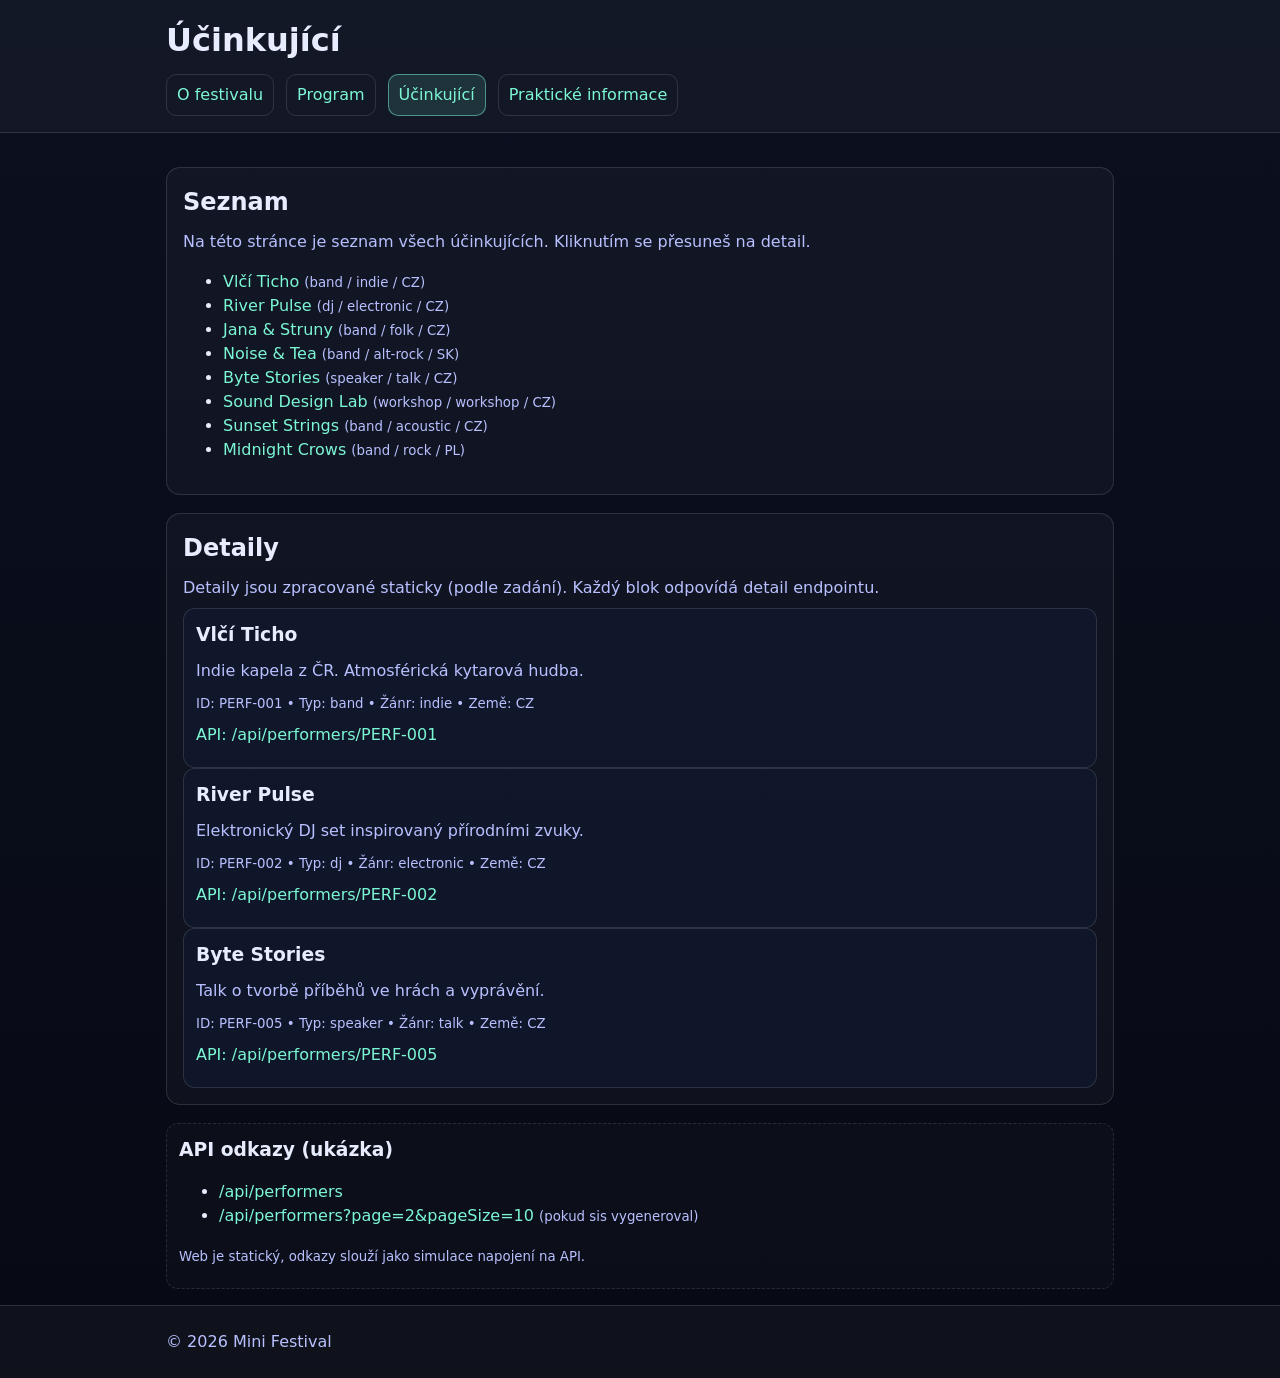
==== web/performers.html @ cdbe6550 "hotový základ webu (podmínky splněné)" ====
<!DOCTYPE html>
<html lang="cs">
<head>
  <meta charset="UTF-8">

  <!-- POVINNÉ: title -->
  <title>Účinkující | Mini Festival 2026</title>

  <!-- POVINNÉ: meta description -->
  <meta name="description" content="Seznam účinkujících Mini Festivalu 2026 – kapely, DJ, talk a workshop.">

  <!-- POVINNÉ: Open Graph minimum -->
  <meta property="og:title" content="Účinkující | Mini Festival 2026">
  <meta property="og:description" content="Seznam účinkujících Mini Festivalu 2026.">
  <meta property="og:image" content="https://picsum.photos/1200/630">
  <meta property="og:type" content="website">

  <!-- POVINNÉ: externí CSS -->
  <link rel="stylesheet" href="style.css">
</head>

<body>

<!-- POVINNÉ: header -->
<header>
  <div class="container">
    <h1>Účinkující</h1>

    <!-- POVINNÉ: nav -->
    <nav>
      <ul>
        <li><a href="index.html">O festivalu</a></li>
        <li><a href="program.html">Program</a></li>
        <li><a href="performers.html" aria-current="page">Účinkující</a></li>
        <li><a href="practical.html">Praktické informace</a></li>
      </ul>
    </nav>
  </div>
</header>

<!-- POVINNÉ: main -->
<main class="container">

  <!-- POVINNÉ: section (1) -->
  <section>
    <article>
      <h2>Seznam</h2>
      <p>Na této stránce je seznam všech účinkujících. Kliknutím se přesuneš na detail.</p>

      <!-- POVINNÉ: ul + li + a -->
      <ul>
        <li><a href="#PERF-001">Vlčí Ticho</a> <small>(band / indie / CZ)</small></li>
        <li><a href="#PERF-002">River Pulse</a> <small>(dj / electronic / CZ)</small></li>
        <li><a href="#PERF-003">Jana &amp; Struny</a> <small>(band / folk / CZ)</small></li>
        <li><a href="#PERF-004">Noise &amp; Tea</a> <small>(band / alt-rock / SK)</small></li>
        <li><a href="#PERF-005">Byte Stories</a> <small>(speaker / talk / CZ)</small></li>
        <li><a href="#PERF-006">Sound Design Lab</a> <small>(workshop / workshop / CZ)</small></li>
        <li><a href="#PERF-007">Sunset Strings</a> <small>(band / acoustic / CZ)</small></li>
        <li><a href="#PERF-008">Midnight Crows</a> <small>(band / rock / PL)</small></li>
      </ul>
    </article>
  </section>

  <!-- POVINNÉ: section (2) -->
  <section>
    <h2>Detaily</h2>
    <p>Detaily jsou zpracované staticky (podle zadání). Každý blok odpovídá detail endpointu.</p>

    <!-- POVINNÉ: article (min. 3× na stránce) -->
    <article class="card" id="PERF-001">
      <h3>Vlčí Ticho</h3>
      <p>Indie kapela z ČR. Atmosférická kytarová hudba.</p>
      <p><small>ID: PERF-001 • Typ: band • Žánr: indie • Země: CZ</small></p>
      <p><a href="../api/json/performer-PERF-001.json">API: /api/performers/PERF-001</a></p>
    </article>

    <article class="card" id="PERF-002">
      <h3>River Pulse</h3>
      <p>Elektronický DJ set inspirovaný přírodními zvuky.</p>
      <p><small>ID: PERF-002 • Typ: dj • Žánr: electronic • Země: CZ</small></p>
      <p><a href="../api/json/performer-PERF-002.json">API: /api/performers/PERF-002</a></p>
    </article>

    <article class="card" id="PERF-005">
      <h3>Byte Stories</h3>
      <p>Talk o tvorbě příběhů ve hrách a vyprávění.</p>
      <p><small>ID: PERF-005 • Typ: speaker • Žánr: talk • Země: CZ</small></p>
      <p><a href="../api/json/performer-PERF-005.json">API: /api/performers/PERF-005</a></p>
    </article>

    <!-- Můžeš přidat i další detaily stejným stylem (PERF-003, 004, 006, 007, 008) -->
  </section>

  <!-- POVINNÉ: aside -->
  <aside>
    <h3>API odkazy (ukázka)</h3>
    <ul>
      <li><a href="../api/json/performers.json">/api/performers</a></li>
      <li><a href="../api/json/performers-page-2.json">/api/performers?page=2&amp;pageSize=10</a> <small>(pokud sis vygeneroval)</small></li>
    </ul>
    <p><small>Web je statický, odkazy slouží jako simulace napojení na API.</small></p>
  </aside>

</main>

<!-- POVINNÉ: footer -->
<footer>
  <div class="container">
    <p>&copy; 2026 Mini Festival</p>
  </div>
</footer>

</body>
</html>
---- web/style.css ----
/* Baseline styling (no frameworks) */
:root{
  --bg:#0b1020;
  --panel:#111a33;
  --text:#e8ecff;
  --muted:#b8c0ff;
  --accent:#7cf7d4;
  --line:rgba(255,255,255,.12);
}

*{box-sizing:border-box}
html,body{margin:0;padding:0}
body{
  font-family:system-ui,-apple-system,Segoe UI,Roboto,Arial,sans-serif;
  line-height:1.5;
  color:var(--text);
  background:linear-gradient(180deg,var(--bg),#070a14);
}

a{color:var(--accent);text-decoration:none}
a:hover{text-decoration:underline}

header,footer{background:rgba(255,255,255,.03);border-bottom:1px solid var(--line)}
footer{border-top:1px solid var(--line);border-bottom:none}

.container{max-width:980px;margin:0 auto;padding:16px}

nav ul{list-style:none;margin:0;padding:0;display:flex;gap:12px;flex-wrap:wrap}
nav a{display:inline-block;padding:8px 10px;border:1px solid var(--line);border-radius:10px}
nav a[aria-current="page"]{background:rgba(124,247,212,.12);border-color:rgba(124,247,212,.5)}

main{padding:20px 0}
section{margin:18px 0;padding:16px;background:rgba(255,255,255,.03);border:1px solid var(--line);border-radius:14px}
h1,h2,h3{margin:0 0 10px 0}
p{margin:8px 0;color:var(--muted)}

.grid{display:grid;grid-template-columns:1fr;gap:12px}
@media (min-width: 760px){
  .grid{grid-template-columns:2fr 1fr}
}

.card{padding:12px;border:1px solid var(--line);border-radius:12px;background:rgba(17,26,51,.55)}
small{color:var(--muted)}

table{width:100%;border-collapse:collapse}
th,td{padding:10px;border-bottom:1px solid var(--line);text-align:left;vertical-align:top}
thead th{color:var(--text)}
.time{white-space:nowrap}

img{max-width:100%;height:auto;border-radius:12px;border:1px solid var(--line)}
address{font-style:normal;color:var(--muted)}
aside{padding:12px;border:1px dashed var(--line);border-radius:12px;background:rgba(255,255,255,.02)}
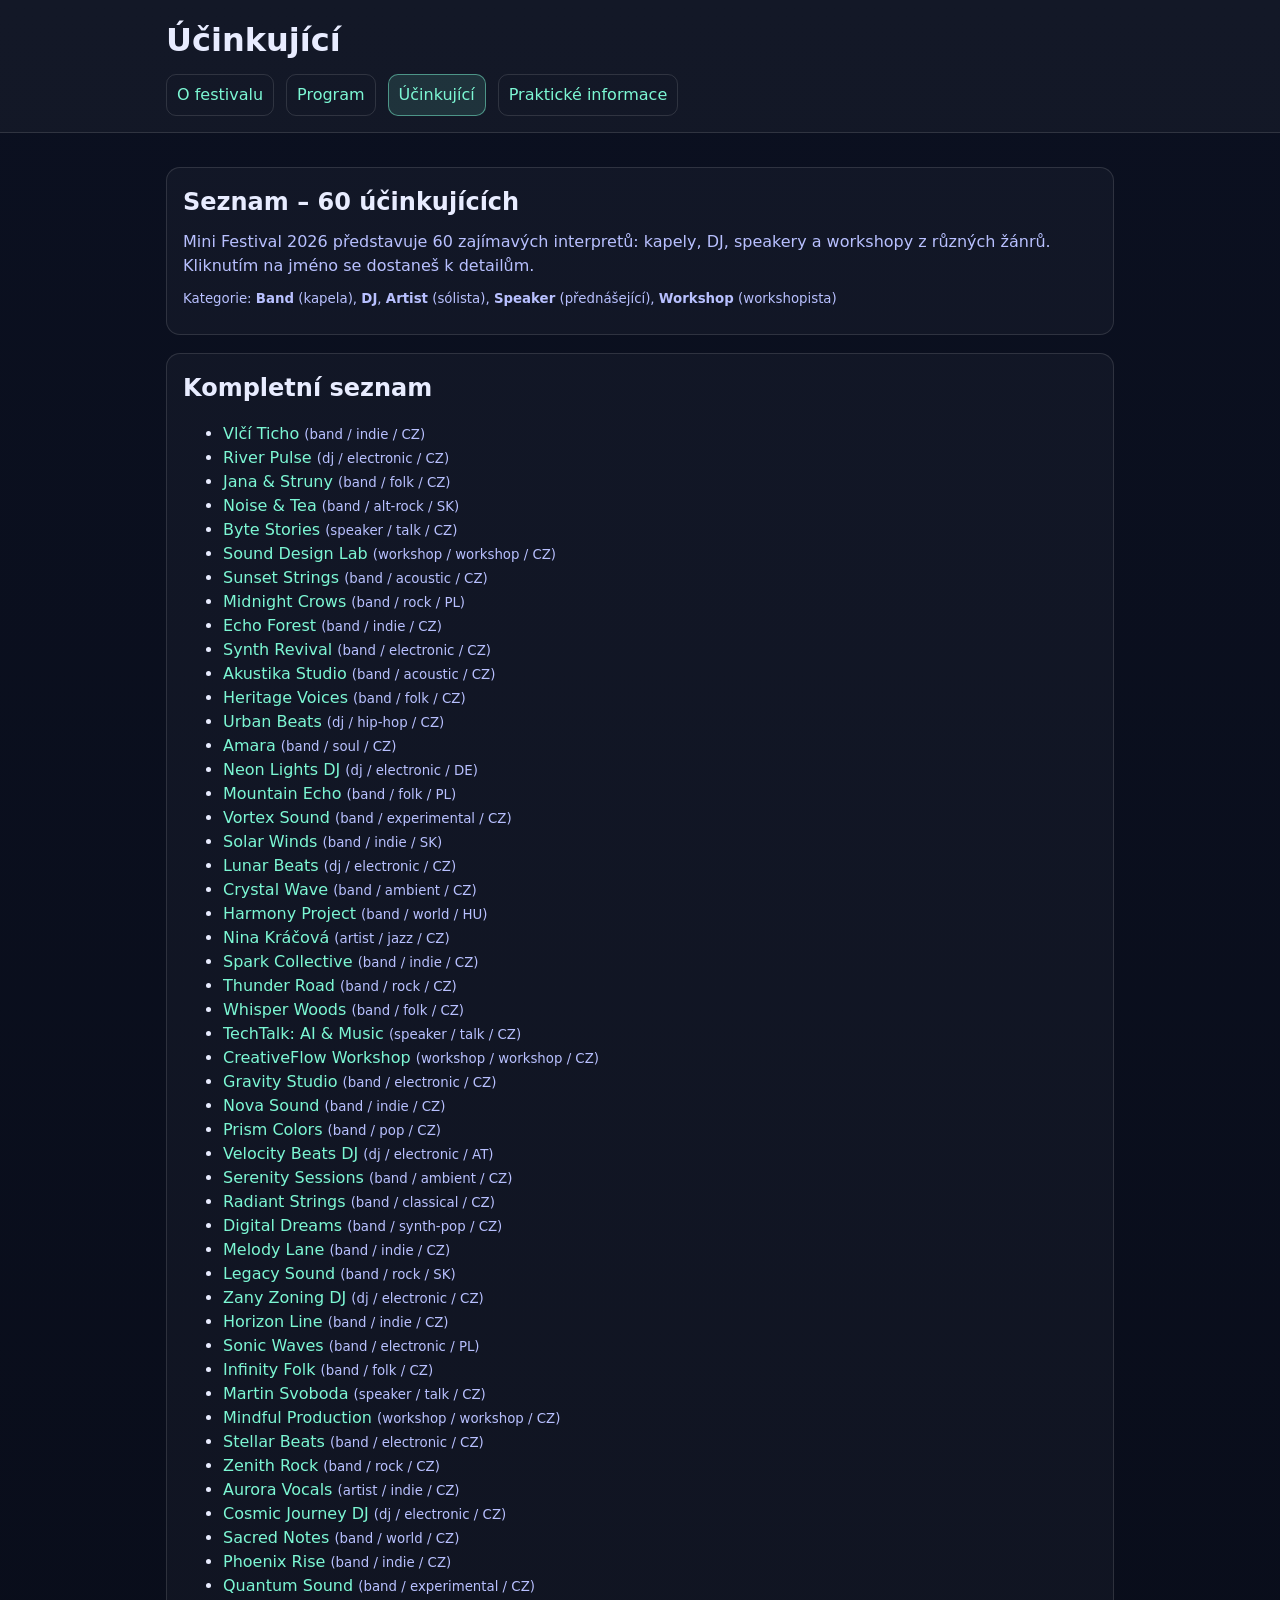
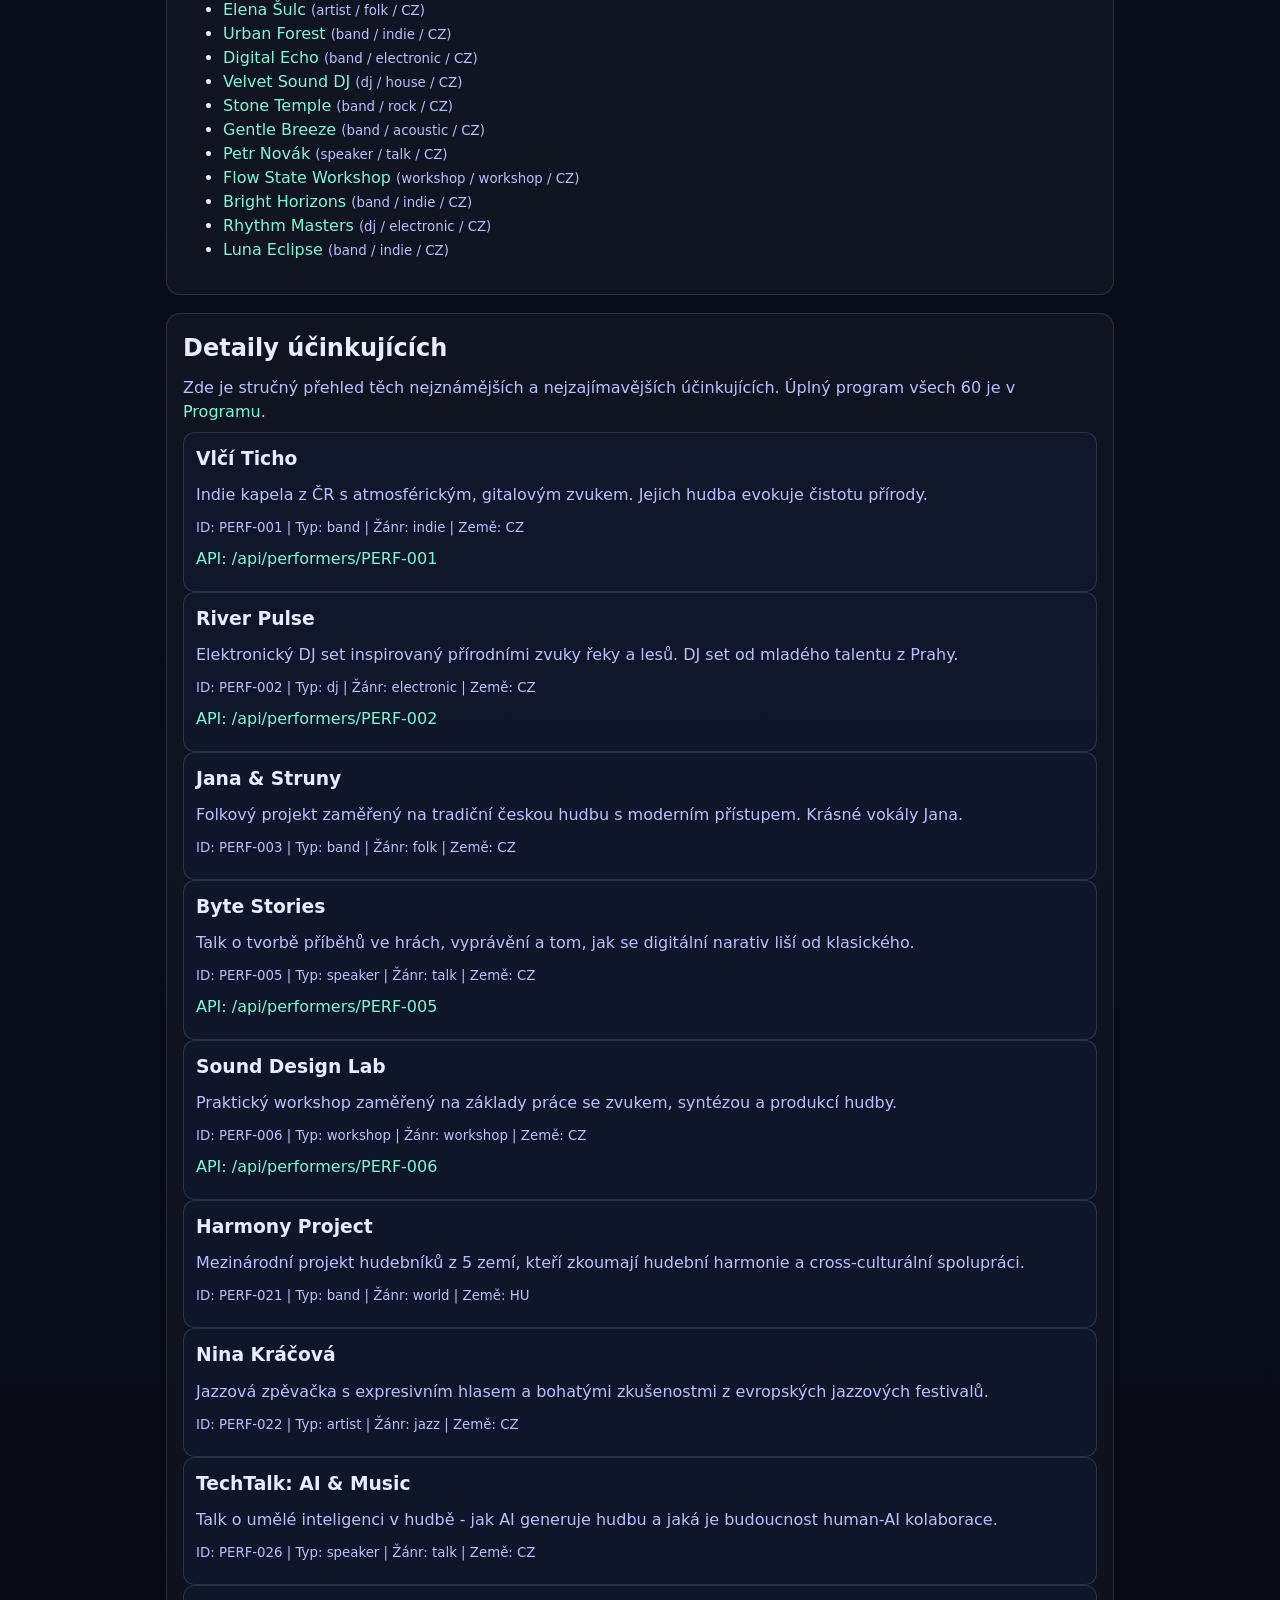
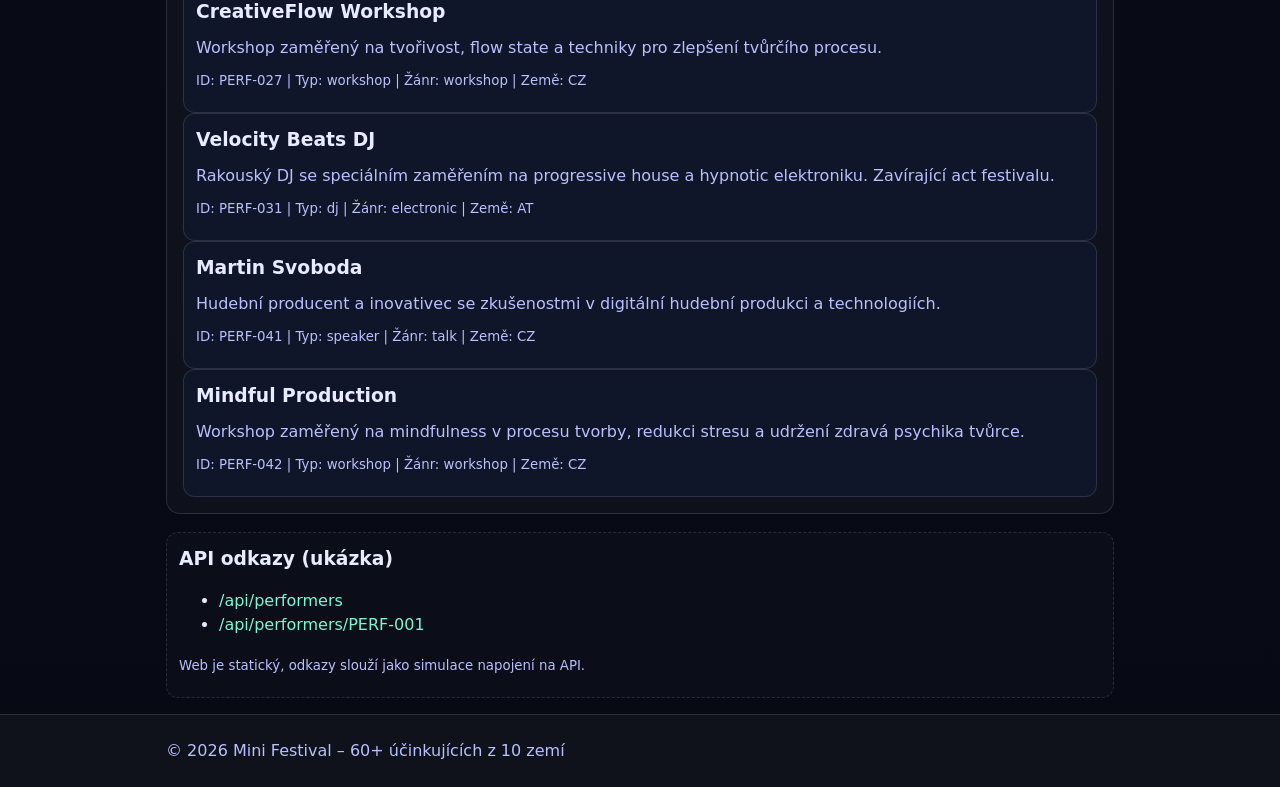
==== commit a52f647c: "mini_fest_extended" ====
--- a/web/performers.html
+++ b/web/performers.html
@@ -2,31 +2,19 @@
 <html lang="cs">
 <head>
   <meta charset="UTF-8">
-
-  <!-- POVINNÉ: title -->
   <title>Účinkující | Mini Festival 2026</title>
-
-  <!-- POVINNÉ: meta description -->
-  <meta name="description" content="Seznam účinkujících Mini Festivalu 2026 – kapely, DJ, talk a workshop.">
-
-  <!-- POVINNÉ: Open Graph minimum -->
+  <meta name="description" content="Seznam 60+ účinkujících Mini Festivalu 2026 – kapely, DJ, speakeři, workshopy.">
   <meta property="og:title" content="Účinkující | Mini Festival 2026">
-  <meta property="og:description" content="Seznam účinkujících Mini Festivalu 2026.">
+  <meta property="og:description" content="Všichni účinkující festivalu: kapely, DJ, talk, workshop.">
   <meta property="og:image" content="https://picsum.photos/1200/630">
   <meta property="og:type" content="website">
-
-  <!-- POVINNÉ: externí CSS -->
   <link rel="stylesheet" href="style.css">
 </head>
-
 <body>
 
-<!-- POVINNÉ: header -->
 <header>
   <div class="container">
     <h1>Účinkující</h1>
-
-    <!-- POVINNÉ: nav -->
     <nav>
       <ul>
         <li><a href="index.html">O festivalu</a></li>
@@ -38,77 +26,180 @@
   </div>
 </header>
 
-<!-- POVINNÉ: main -->
 <main class="container">
 
-  <!-- POVINNÉ: section (1) -->
   <section>
     <article>
-      <h2>Seznam</h2>
-      <p>Na této stránce je seznam všech účinkujících. Kliknutím se přesuneš na detail.</p>
-
-      <!-- POVINNÉ: ul + li + a -->
-      <ul>
-        <li><a href="#PERF-001">Vlčí Ticho</a> <small>(band / indie / CZ)</small></li>
-        <li><a href="#PERF-002">River Pulse</a> <small>(dj / electronic / CZ)</small></li>
-        <li><a href="#PERF-003">Jana &amp; Struny</a> <small>(band / folk / CZ)</small></li>
-        <li><a href="#PERF-004">Noise &amp; Tea</a> <small>(band / alt-rock / SK)</small></li>
-        <li><a href="#PERF-005">Byte Stories</a> <small>(speaker / talk / CZ)</small></li>
-        <li><a href="#PERF-006">Sound Design Lab</a> <small>(workshop / workshop / CZ)</small></li>
-        <li><a href="#PERF-007">Sunset Strings</a> <small>(band / acoustic / CZ)</small></li>
-        <li><a href="#PERF-008">Midnight Crows</a> <small>(band / rock / PL)</small></li>
-      </ul>
+      <h2>Seznam – 60 účinkujících</h2>
+      <p>Mini Festival 2026 představuje 60 zajímavých interpretů: kapely, DJ, speakery a workshopy z různých žánrů. Kliknutím na jméno se dostaneš k detailům.</p>
+      <p><small>Kategorie: <strong>Band</strong> (kapela), <strong>DJ</strong>, <strong>Artist</strong> (sólista), <strong>Speaker</strong> (přednášející), <strong>Workshop</strong> (workshopista)</small></p>
     </article>
   </section>
 
-  <!-- POVINNÉ: section (2) -->
   <section>
-    <h2>Detaily</h2>
-    <p>Detaily jsou zpracované staticky (podle zadání). Každý blok odpovídá detail endpointu.</p>
-
-    <!-- POVINNÉ: article (min. 3× na stránce) -->
+    <h2>Kompletní seznam</h2>
+    <ul>
+      <li><a href="#PERF-001">Vlčí Ticho</a> <small>(band / indie / CZ)</small></li>
+      <li><a href="#PERF-002">River Pulse</a> <small>(dj / electronic / CZ)</small></li>
+      <li><a href="#PERF-003">Jana &amp; Struny</a> <small>(band / folk / CZ)</small></li>
+      <li><a href="#PERF-004">Noise &amp; Tea</a> <small>(band / alt-rock / SK)</small></li>
+      <li><a href="#PERF-005">Byte Stories</a> <small>(speaker / talk / CZ)</small></li>
+      <li><a href="#PERF-006">Sound Design Lab</a> <small>(workshop / workshop / CZ)</small></li>
+      <li><a href="#PERF-007">Sunset Strings</a> <small>(band / acoustic / CZ)</small></li>
+      <li><a href="#PERF-008">Midnight Crows</a> <small>(band / rock / PL)</small></li>
+      <li><a href="#PERF-009">Echo Forest</a> <small>(band / indie / CZ)</small></li>
+      <li><a href="#PERF-010">Synth Revival</a> <small>(band / electronic / CZ)</small></li>
+      <li><a href="#PERF-011">Akustika Studio</a> <small>(band / acoustic / CZ)</small></li>
+      <li><a href="#PERF-012">Heritage Voices</a> <small>(band / folk / CZ)</small></li>
+      <li><a href="#PERF-013">Urban Beats</a> <small>(dj / hip-hop / CZ)</small></li>
+      <li><a href="#PERF-014">Amara</a> <small>(band / soul / CZ)</small></li>
+      <li><a href="#PERF-015">Neon Lights DJ</a> <small>(dj / electronic / DE)</small></li>
+      <li><a href="#PERF-016">Mountain Echo</a> <small>(band / folk / PL)</small></li>
+      <li><a href="#PERF-017">Vortex Sound</a> <small>(band / experimental / CZ)</small></li>
+      <li><a href="#PERF-018">Solar Winds</a> <small>(band / indie / SK)</small></li>
+      <li><a href="#PERF-019">Lunar Beats</a> <small>(dj / electronic / CZ)</small></li>
+      <li><a href="#PERF-020">Crystal Wave</a> <small>(band / ambient / CZ)</small></li>
+      <li><a href="#PERF-021">Harmony Project</a> <small>(band / world / HU)</small></li>
+      <li><a href="#PERF-022">Nina Kráčová</a> <small>(artist / jazz / CZ)</small></li>
+      <li><a href="#PERF-023">Spark Collective</a> <small>(band / indie / CZ)</small></li>
+      <li><a href="#PERF-024">Thunder Road</a> <small>(band / rock / CZ)</small></li>
+      <li><a href="#PERF-025">Whisper Woods</a> <small>(band / folk / CZ)</small></li>
+      <li><a href="#PERF-026">TechTalk: AI &amp; Music</a> <small>(speaker / talk / CZ)</small></li>
+      <li><a href="#PERF-027">CreativeFlow Workshop</a> <small>(workshop / workshop / CZ)</small></li>
+      <li><a href="#PERF-028">Gravity Studio</a> <small>(band / electronic / CZ)</small></li>
+      <li><a href="#PERF-029">Nova Sound</a> <small>(band / indie / CZ)</small></li>
+      <li><a href="#PERF-030">Prism Colors</a> <small>(band / pop / CZ)</small></li>
+      <li><a href="#PERF-031">Velocity Beats DJ</a> <small>(dj / electronic / AT)</small></li>
+      <li><a href="#PERF-032">Serenity Sessions</a> <small>(band / ambient / CZ)</small></li>
+      <li><a href="#PERF-033">Radiant Strings</a> <small>(band / classical / CZ)</small></li>
+      <li><a href="#PERF-034">Digital Dreams</a> <small>(band / synth-pop / CZ)</small></li>
+      <li><a href="#PERF-035">Melody Lane</a> <small>(band / indie / CZ)</small></li>
+      <li><a href="#PERF-036">Legacy Sound</a> <small>(band / rock / SK)</small></li>
+      <li><a href="#PERF-037">Zany Zoning DJ</a> <small>(dj / electronic / CZ)</small></li>
+      <li><a href="#PERF-038">Horizon Line</a> <small>(band / indie / CZ)</small></li>
+      <li><a href="#PERF-039">Sonic Waves</a> <small>(band / electronic / PL)</small></li>
+      <li><a href="#PERF-040">Infinity Folk</a> <small>(band / folk / CZ)</small></li>
+      <li><a href="#PERF-041">Martin Svoboda</a> <small>(speaker / talk / CZ)</small></li>
+      <li><a href="#PERF-042">Mindful Production</a> <small>(workshop / workshop / CZ)</small></li>
+      <li><a href="#PERF-043">Stellar Beats</a> <small>(band / electronic / CZ)</small></li>
+      <li><a href="#PERF-044">Zenith Rock</a> <small>(band / rock / CZ)</small></li>
+      <li><a href="#PERF-045">Aurora Vocals</a> <small>(artist / indie / CZ)</small></li>
+      <li><a href="#PERF-046">Cosmic Journey DJ</a> <small>(dj / electronic / CZ)</small></li>
+      <li><a href="#PERF-047">Sacred Notes</a> <small>(band / world / CZ)</small></li>
+      <li><a href="#PERF-048">Phoenix Rise</a> <small>(band / indie / CZ)</small></li>
+      <li><a href="#PERF-049">Quantum Sound</a> <small>(band / experimental / CZ)</small></li>
+      <li><a href="#PERF-050">Elena Šulc</a> <small>(artist / folk / CZ)</small></li>
+      <li><a href="#PERF-051">Urban Forest</a> <small>(band / indie / CZ)</small></li>
+      <li><a href="#PERF-052">Digital Echo</a> <small>(band / electronic / CZ)</small></li>
+      <li><a href="#PERF-053">Velvet Sound DJ</a> <small>(dj / house / CZ)</small></li>
+      <li><a href="#PERF-054">Stone Temple</a> <small>(band / rock / CZ)</small></li>
+      <li><a href="#PERF-055">Gentle Breeze</a> <small>(band / acoustic / CZ)</small></li>
+      <li><a href="#PERF-056">Petr Novák</a> <small>(speaker / talk / CZ)</small></li>
+      <li><a href="#PERF-057">Flow State Workshop</a> <small>(workshop / workshop / CZ)</small></li>
+      <li><a href="#PERF-058">Bright Horizons</a> <small>(band / indie / CZ)</small></li>
+      <li><a href="#PERF-059">Rhythm Masters</a> <small>(dj / electronic / CZ)</small></li>
+      <li><a href="#PERF-060">Luna Eclipse</a> <small>(band / indie / CZ)</small></li>
+    </ul>
+  </section>
+
+  <section>
+    <h2>Detaily účinkujících</h2>
+    <p>Zde je stručný přehled těch nejznámějších a nejzajímavějších účinkujících. Úplný program všech 60 je v <a href="program.html">Programu</a>.</p>
+
     <article class="card" id="PERF-001">
       <h3>Vlčí Ticho</h3>
-      <p>Indie kapela z ČR. Atmosférická kytarová hudba.</p>
-      <p><small>ID: PERF-001 • Typ: band • Žánr: indie • Země: CZ</small></p>
+      <p>Indie kapela z ČR s atmosférickým, gitalovým zvukem. Jejich hudba evokuje čistotu přírody.</p>
+      <p><small>ID: PERF-001 | Typ: band | Žánr: indie | Země: CZ</small></p>
       <p><a href="../api/json/performer-PERF-001.json">API: /api/performers/PERF-001</a></p>
     </article>
 
     <article class="card" id="PERF-002">
       <h3>River Pulse</h3>
-      <p>Elektronický DJ set inspirovaný přírodními zvuky.</p>
-      <p><small>ID: PERF-002 • Typ: dj • Žánr: electronic • Země: CZ</small></p>
+      <p>Elektronický DJ set inspirovaný přírodními zvuky řeky a lesů. DJ set od mladého talentu z Prahy.</p>
+      <p><small>ID: PERF-002 | Typ: dj | Žánr: electronic | Země: CZ</small></p>
       <p><a href="../api/json/performer-PERF-002.json">API: /api/performers/PERF-002</a></p>
+    </article>
+
+    <article class="card" id="PERF-003">
+      <h3>Jana &amp; Struny</h3>
+      <p>Folkový projekt zaměřený na tradiční českou hudbu s moderním přístupem. Krásné vokály Jana.</p>
+      <p><small>ID: PERF-003 | Typ: band | Žánr: folk | Země: CZ</small></p>
     </article>
 
     <article class="card" id="PERF-005">
       <h3>Byte Stories</h3>
-      <p>Talk o tvorbě příběhů ve hrách a vyprávění.</p>
-      <p><small>ID: PERF-005 • Typ: speaker • Žánr: talk • Země: CZ</small></p>
+      <p>Talk o tvorbě příběhů ve hrách, vyprávění a tom, jak se digitální narativ liší od klasického.</p>
+      <p><small>ID: PERF-005 | Typ: speaker | Žánr: talk | Země: CZ</small></p>
       <p><a href="../api/json/performer-PERF-005.json">API: /api/performers/PERF-005</a></p>
     </article>
 
-    <!-- Můžeš přidat i další detaily stejným stylem (PERF-003, 004, 006, 007, 008) -->
+    <article class="card" id="PERF-006">
+      <h3>Sound Design Lab</h3>
+      <p>Praktický workshop zaměřený na základy práce se zvukem, syntézou a produkcí hudby.</p>
+      <p><small>ID: PERF-006 | Typ: workshop | Žánr: workshop | Země: CZ</small></p>
+      <p><a href="../api/json/performer-PERF-006.json">API: /api/performers/PERF-006</a></p>
+    </article>
+
+    <article class="card" id="PERF-021">
+      <h3>Harmony Project</h3>
+      <p>Mezinárodní projekt hudebníků z 5 zemí, kteří zkoumají hudební harmonie a cross-culturální spolupráci.</p>
+      <p><small>ID: PERF-021 | Typ: band | Žánr: world | Země: HU</small></p>
+    </article>
+
+    <article class="card" id="PERF-022">
+      <h3>Nina Kráčová</h3>
+      <p>Jazzová zpěvačka s expresivním hlasem a bohatými zkušenostmi z evropských jazzových festivalů.</p>
+      <p><small>ID: PERF-022 | Typ: artist | Žánr: jazz | Země: CZ</small></p>
+    </article>
+
+    <article class="card" id="PERF-026">
+      <h3>TechTalk: AI &amp; Music</h3>
+      <p>Talk o umělé inteligenci v hudbě - jak AI generuje hudbu a jaká je budoucnost human-AI kolaborace.</p>
+      <p><small>ID: PERF-026 | Typ: speaker | Žánr: talk | Země: CZ</small></p>
+    </article>
+
+    <article class="card" id="PERF-027">
+      <h3>CreativeFlow Workshop</h3>
+      <p>Workshop zaměřený na tvořivost, flow state a techniky pro zlepšení tvůrčího procesu.</p>
+      <p><small>ID: PERF-027 | Typ: workshop | Žánr: workshop | Země: CZ</small></p>
+    </article>
+
+    <article class="card" id="PERF-031">
+      <h3>Velocity Beats DJ</h3>
+      <p>Rakouský DJ se speciálním zaměřením na progressive house a hypnotic elektroniku. Zavírající act festivalu.</p>
+      <p><small>ID: PERF-031 | Typ: dj | Žánr: electronic | Země: AT</small></p>
+    </article>
+
+    <article class="card" id="PERF-041">
+      <h3>Martin Svoboda</h3>
+      <p>Hudební producent a inovativec se zkušenostmi v digitální hudební produkci a technologiích.</p>
+      <p><small>ID: PERF-041 | Typ: speaker | Žánr: talk | Země: CZ</small></p>
+    </article>
+
+    <article class="card" id="PERF-042">
+      <h3>Mindful Production</h3>
+      <p>Workshop zaměřený na mindfulness v procesu tvorby, redukci stresu a udržení zdravá psychika tvůrce.</p>
+      <p><small>ID: PERF-042 | Typ: workshop | Žánr: workshop | Země: CZ</small></p>
+    </article>
+
   </section>
 
-  <!-- POVINNÉ: aside -->
   <aside>
     <h3>API odkazy (ukázka)</h3>
     <ul>
       <li><a href="../api/json/performers.json">/api/performers</a></li>
-      <li><a href="../api/json/performers-page-2.json">/api/performers?page=2&amp;pageSize=10</a> <small>(pokud sis vygeneroval)</small></li>
+      <li><a href="../api/json/performer-PERF-001.json">/api/performers/PERF-001</a></li>
     </ul>
     <p><small>Web je statický, odkazy slouží jako simulace napojení na API.</small></p>
   </aside>
 
 </main>
 
-<!-- POVINNÉ: footer -->
 <footer>
   <div class="container">
-    <p>&copy; 2026 Mini Festival</p>
+    <p>&copy; 2026 Mini Festival – 60+ účinkujících z 10 zemí</p>
   </div>
 </footer>
 
 </body>
-</html>+</html>
